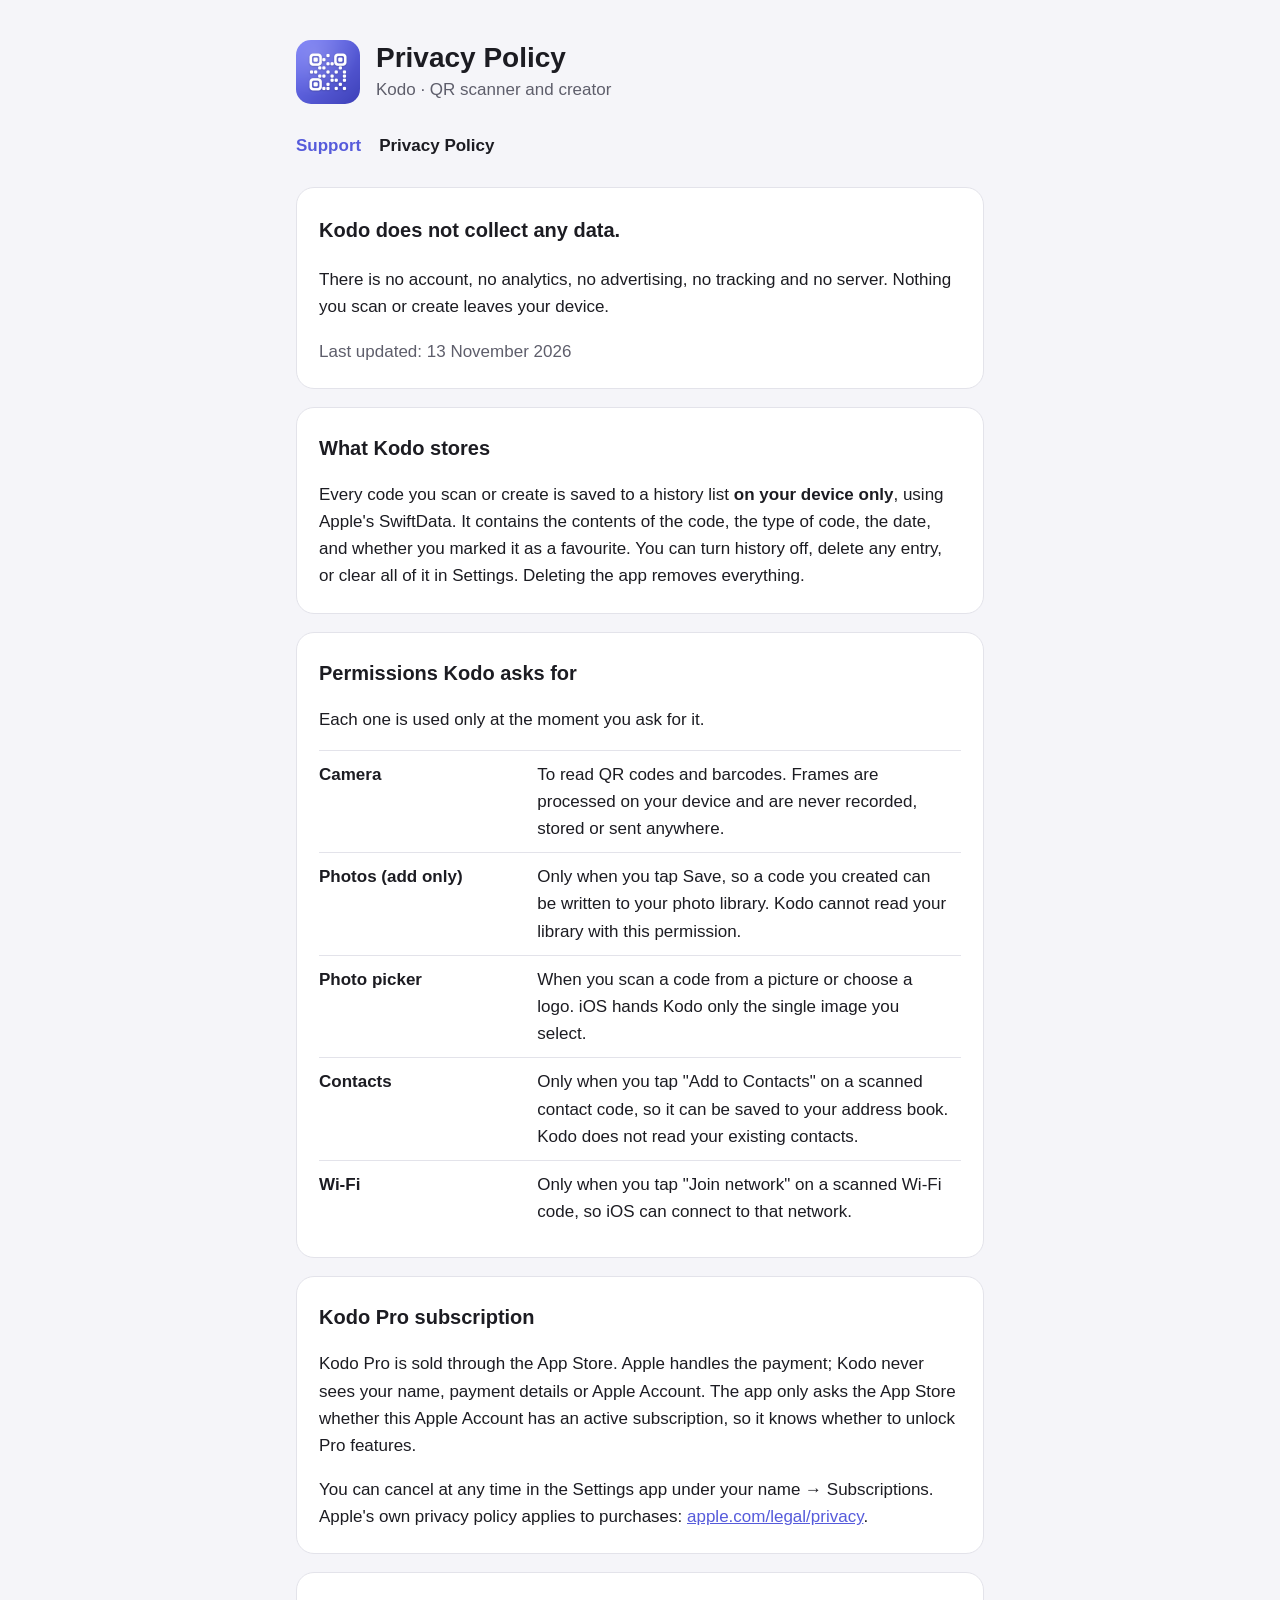
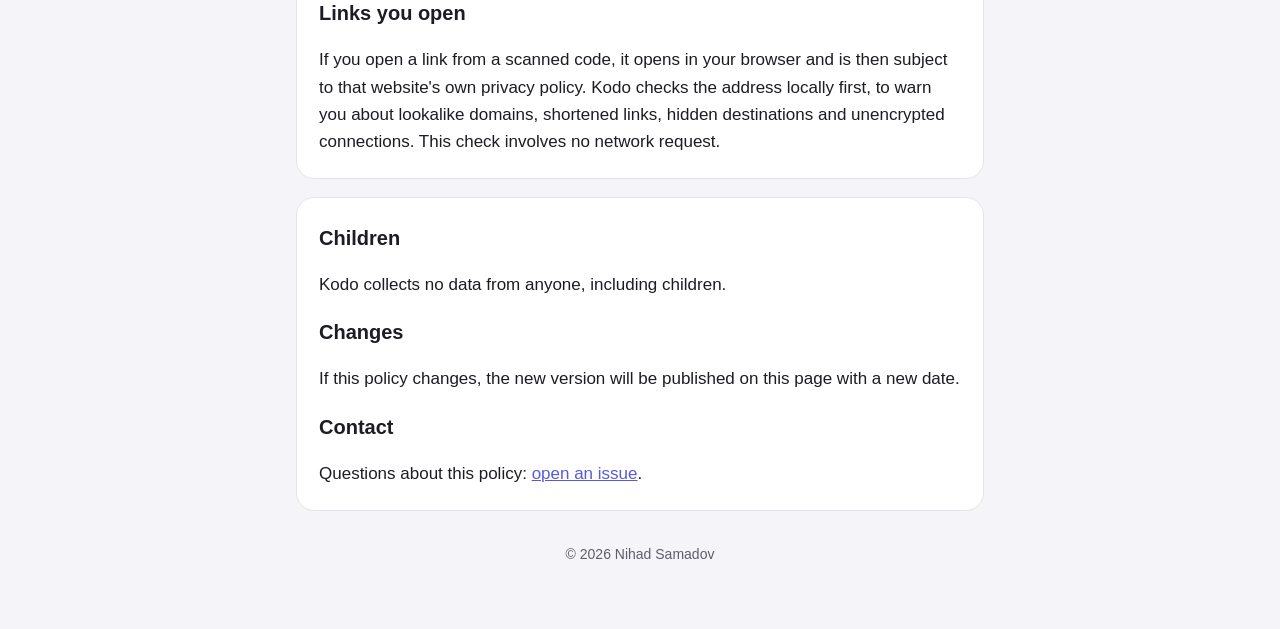
==== privacy.html @ 6e832976 "Add Kodo privacy policy and support page Co-Authored-By: Claude Opus 5.5 <noreply@anthropic.com>" ====
<!doctype html>
<html lang="en">
<head>
  <meta charset="utf-8">
  <meta name="viewport" content="width=device-width, initial-scale=1">
  <title>Kodo Privacy Policy</title>
  <link rel="stylesheet" href="style.css">
</head>
<body>
<main>
  <header>
    <img src="icon.png" alt="Kodo app icon">
    <div>
      <h1>Privacy Policy</h1>
      <p>Kodo · QR scanner and creator</p>
    </div>
  </header>

  <nav>
    <a href="./">Support</a>
    <a href="privacy.html" aria-current="page">Privacy Policy</a>
  </nav>

  <section>
    <p class="lead">Kodo does not collect any data.</p>
    <p>There is no account, no analytics, no advertising, no tracking and no server.
      Nothing you scan or create leaves your device.</p>
    <p class="muted">Last updated: 13 November 2026</p>
  </section>

  <section>
    <h2>What Kodo stores</h2>
    <p>Every code you scan or create is saved to a history list <strong>on your device only</strong>,
      using Apple's SwiftData. It contains the contents of the code, the type of code, the date,
      and whether you marked it as a favourite. You can turn history off, delete any entry,
      or clear all of it in Settings. Deleting the app removes everything.</p>
  </section>

  <section>
    <h2>Permissions Kodo asks for</h2>
    <p>Each one is used only at the moment you ask for it.</p>
    <table>
      <tr><th>Camera</th><td>To read QR codes and barcodes. Frames are processed on your device and are never recorded, stored or sent anywhere.</td></tr>
      <tr><th>Photos (add only)</th><td>Only when you tap Save, so a code you created can be written to your photo library. Kodo cannot read your library with this permission.</td></tr>
      <tr><th>Photo picker</th><td>When you scan a code from a picture or choose a logo. iOS hands Kodo only the single image you select.</td></tr>
      <tr><th>Contacts</th><td>Only when you tap "Add to Contacts" on a scanned contact code, so it can be saved to your address book. Kodo does not read your existing contacts.</td></tr>
      <tr><th>Wi-Fi</th><td>Only when you tap "Join network" on a scanned Wi-Fi code, so iOS can connect to that network.</td></tr>
    </table>
  </section>

  <section>
    <h2>Kodo Pro subscription</h2>
    <p>Kodo Pro is sold through the App Store. Apple handles the payment; Kodo never sees your
      name, payment details or Apple Account. The app only asks the App Store whether this
      Apple Account has an active subscription, so it knows whether to unlock Pro features.</p>
    <p>You can cancel at any time in the Settings app under your name → Subscriptions.
      Apple's own privacy policy applies to purchases:
      <a href="https://www.apple.com/legal/privacy/">apple.com/legal/privacy</a>.</p>
  </section>

  <section>
    <h2>Links you open</h2>
    <p>If you open a link from a scanned code, it opens in your browser and is then subject to that
      website's own privacy policy. Kodo checks the address locally first, to warn you about
      lookalike domains, shortened links, hidden destinations and unencrypted connections.
      This check involves no network request.</p>
  </section>

  <section>
    <h2>Children</h2>
    <p>Kodo collects no data from anyone, including children.</p>

    <h2>Changes</h2>
    <p>If this policy changes, the new version will be published on this page with a new date.</p>

    <h2>Contact</h2>
    <p>Questions about this policy: <a href="https://github.com/nihat1337/kodo-legal/issues">open an issue</a>.</p>
  </section>

  <footer>© 2026 Nihad Samadov</footer>
</main>
</body>
</html>
---- style.css ----
:root {
  --bg: #f5f5f9;
  --card: #ffffff;
  --text: #1c1c22;
  --muted: #5e5e6b;
  --accent: #565bdb;
  --line: #e3e3ea;
}

@media (prefers-color-scheme: dark) {
  :root {
    --bg: #0e0e13;
    --card: #1a1a22;
    --text: #f2f2f7;
    --muted: #a3a3b0;
    --accent: #8286f5;
    --line: #2c2c36;
  }
}

* { box-sizing: border-box; }

body {
  margin: 0;
  background: var(--bg);
  color: var(--text);
  font: 17px/1.6 -apple-system, BlinkMacSystemFont, "SF Pro Text", "Helvetica Neue", Arial, sans-serif;
}

main {
  max-width: 720px;
  margin: 0 auto;
  padding: 40px 16px 64px;
}

header { display: flex; align-items: center; gap: 16px; margin-bottom: 28px; }
header img { width: 64px; height: 64px; border-radius: 15px; }
header h1 { margin: 0; font-size: 28px; line-height: 1.2; }
header p { margin: 2px 0 0; color: var(--muted); }

nav { display: flex; gap: 18px; margin-bottom: 28px; }
nav a { color: var(--accent); text-decoration: none; font-weight: 600; }
nav a[aria-current="page"] { color: var(--text); }

section {
  background: var(--card);
  border: 1px solid var(--line);
  border-radius: 18px;
  padding: 6px 22px;
  margin-bottom: 18px;
}

h2 { font-size: 20px; margin: 18px 0 6px; }
.lead { font-size: 20px; font-weight: 600; }
.muted { color: var(--muted); }
a { color: var(--accent); }

table { width: 100%; border-collapse: collapse; margin: 6px 0 16px; }
th, td { text-align: left; vertical-align: top; padding: 10px 8px 10px 0; border-top: 1px solid var(--line); }
th { width: 34%; }

footer { color: var(--muted); font-size: 14px; text-align: center; margin-top: 32px; }
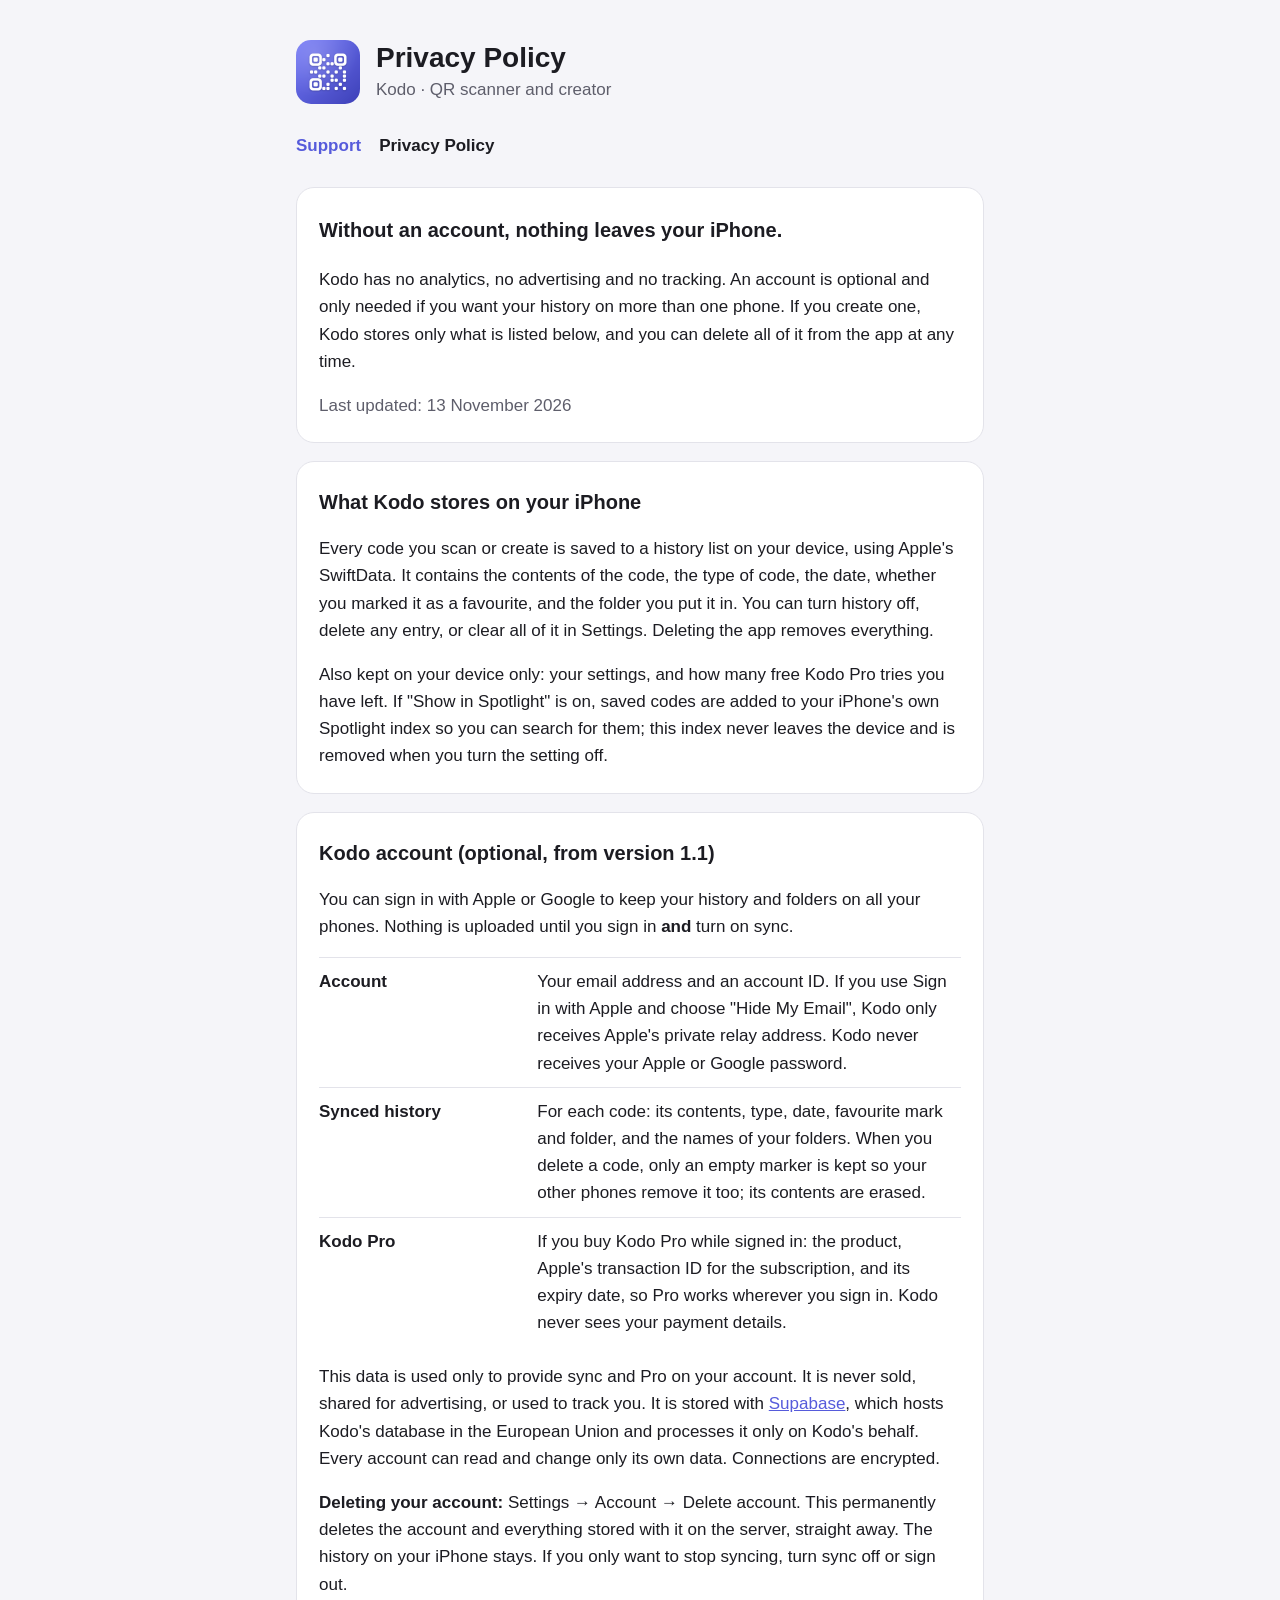
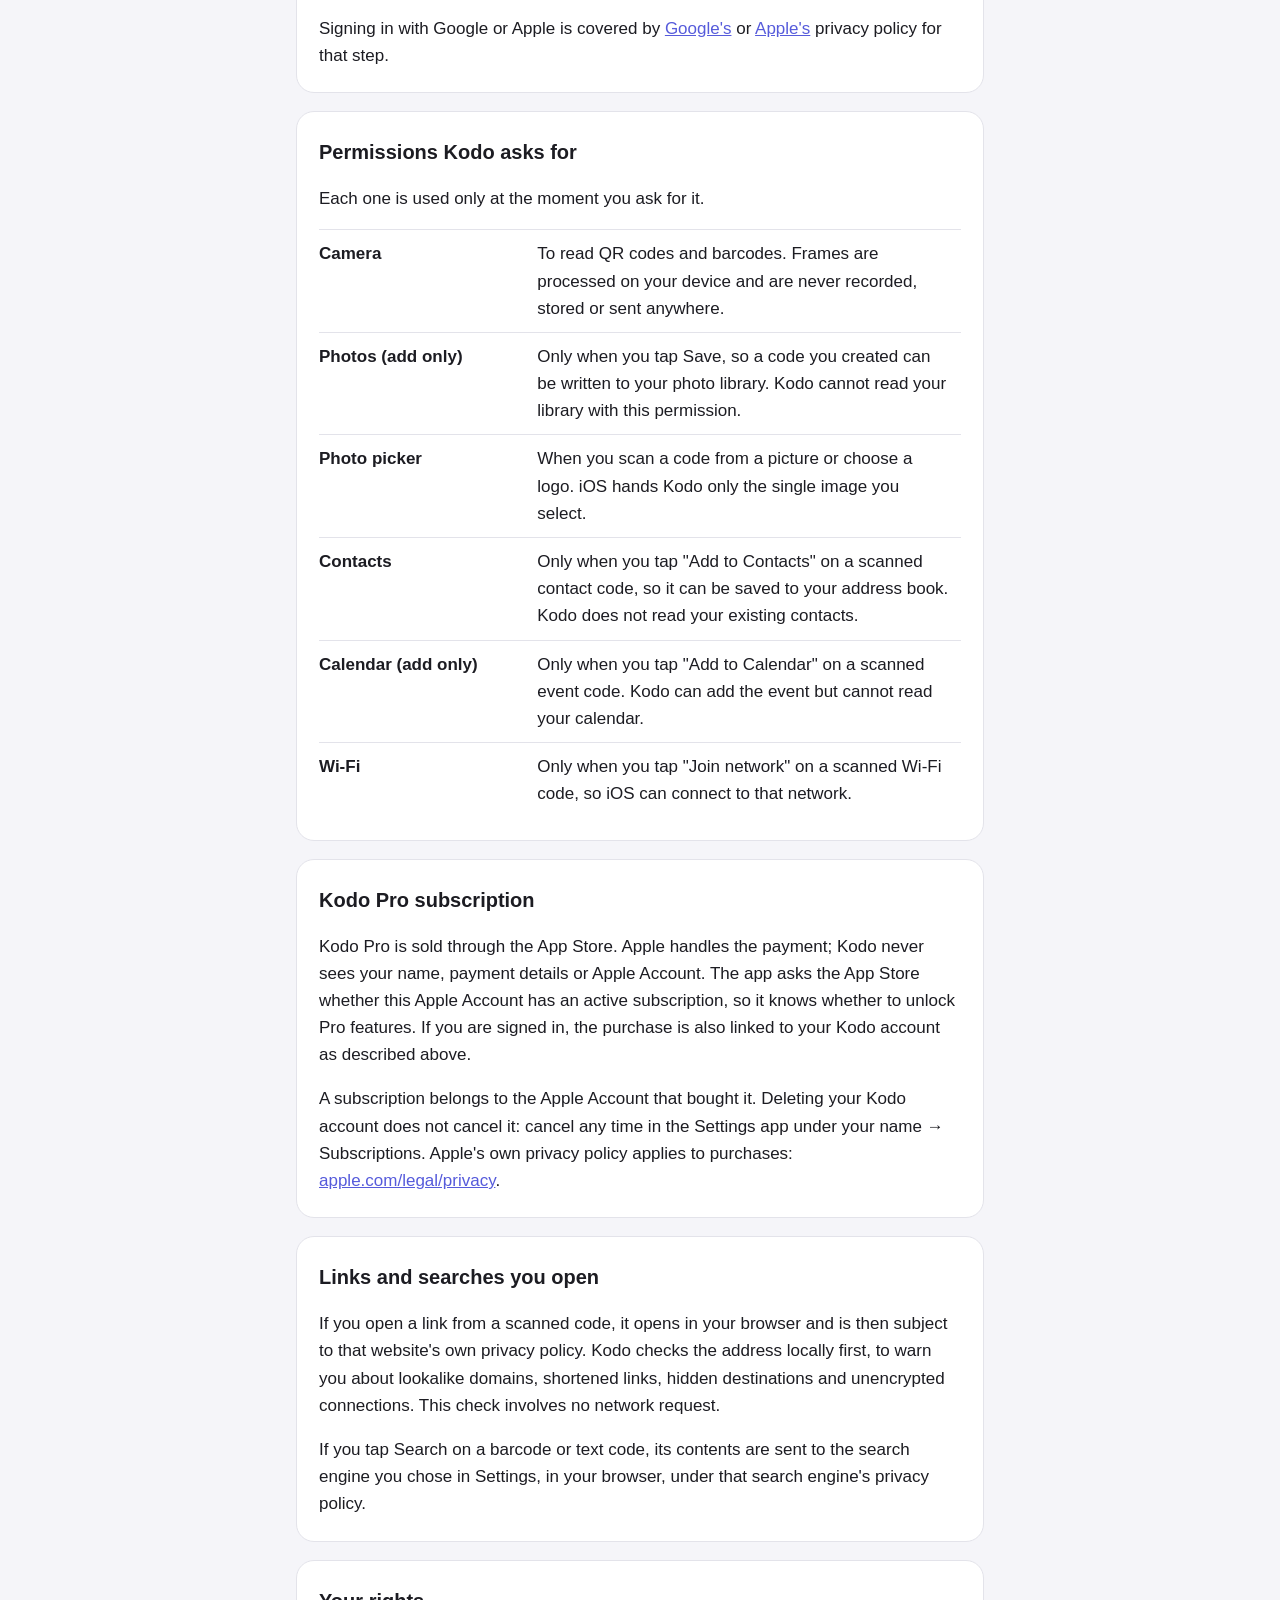
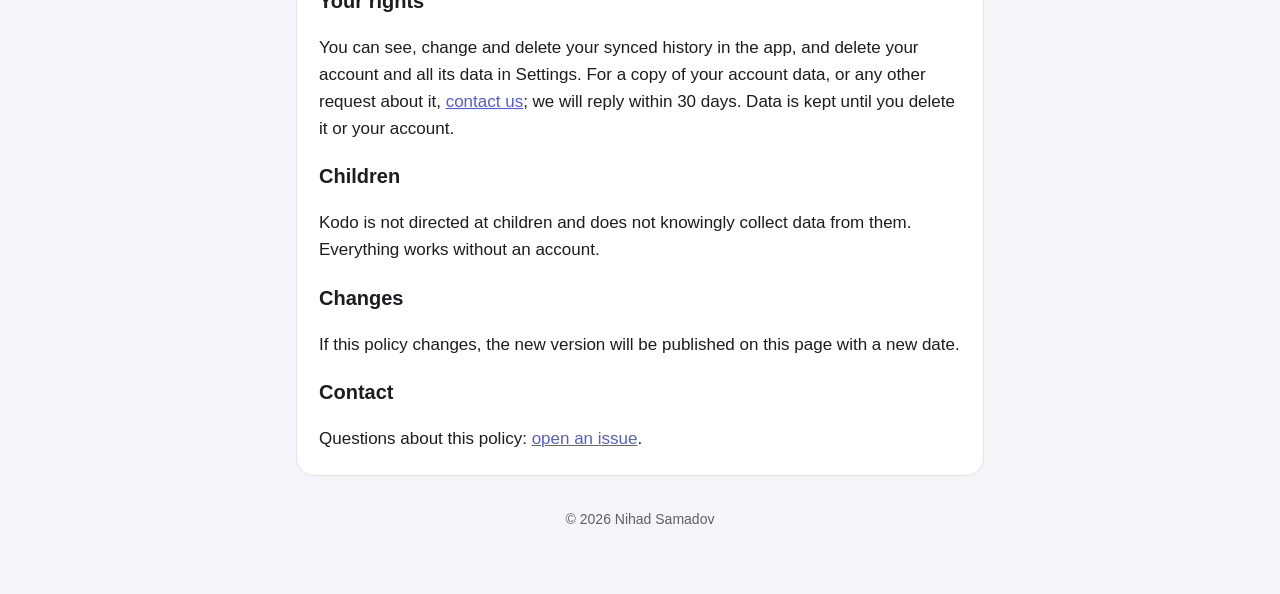
==== commit ce7e5a9e: "Cover the optional Kodo account, sync and Calendar in the privacy policy Co-Authored-By: Claude Opus" ====
--- a/privacy.html
+++ b/privacy.html
@@ -22,18 +22,51 @@
   </nav>
 
   <section>
-    <p class="lead">Kodo does not collect any data.</p>
-    <p>There is no account, no analytics, no advertising, no tracking and no server.
-      Nothing you scan or create leaves your device.</p>
+    <p class="lead">Without an account, nothing leaves your iPhone.</p>
+    <p>Kodo has no analytics, no advertising and no tracking. An account is optional and only
+      needed if you want your history on more than one phone. If you create one, Kodo stores
+      only what is listed below, and you can delete all of it from the app at any time.</p>
     <p class="muted">Last updated: 13 November 2026</p>
   </section>
 
   <section>
-    <h2>What Kodo stores</h2>
-    <p>Every code you scan or create is saved to a history list <strong>on your device only</strong>,
-      using Apple's SwiftData. It contains the contents of the code, the type of code, the date,
-      and whether you marked it as a favourite. You can turn history off, delete any entry,
-      or clear all of it in Settings. Deleting the app removes everything.</p>
+    <h2>What Kodo stores on your iPhone</h2>
+    <p>Every code you scan or create is saved to a history list on your device, using Apple's
+      SwiftData. It contains the contents of the code, the type of code, the date, whether you
+      marked it as a favourite, and the folder you put it in. You can turn history off, delete any
+      entry, or clear all of it in Settings. Deleting the app removes everything.</p>
+    <p>Also kept on your device only: your settings, and how many free Kodo Pro tries you have left.
+      If "Show in Spotlight" is on, saved codes are added to your iPhone's own Spotlight index so you
+      can search for them; this index never leaves the device and is removed when you turn the
+      setting off.</p>
+  </section>
+
+  <section>
+    <h2>Kodo account (optional, from version 1.1)</h2>
+    <p>You can sign in with Apple or Google to keep your history and folders on all your phones.
+      Nothing is uploaded until you sign in <strong>and</strong> turn on sync.</p>
+    <table>
+      <tr><th>Account</th><td>Your email address and an account ID. If you use Sign in with Apple and choose
+        "Hide My Email", Kodo only receives Apple's private relay address. Kodo never receives your
+        Apple or Google password.</td></tr>
+      <tr><th>Synced history</th><td>For each code: its contents, type, date, favourite mark and folder, and
+        the names of your folders. When you delete a code, only an empty marker is kept so your other
+        phones remove it too; its contents are erased.</td></tr>
+      <tr><th>Kodo Pro</th><td>If you buy Kodo Pro while signed in: the product, Apple's transaction ID for the
+        subscription, and its expiry date, so Pro works wherever you sign in. Kodo never sees your
+        payment details.</td></tr>
+    </table>
+    <p>This data is used only to provide sync and Pro on your account. It is never sold, shared for
+      advertising, or used to track you. It is stored with
+      <a href="https://supabase.com/privacy">Supabase</a>, which hosts Kodo's database in the
+      European Union and processes it only on Kodo's behalf. Every account can read and change only
+      its own data. Connections are encrypted.</p>
+    <p><strong>Deleting your account:</strong> Settings → Account → Delete account. This permanently
+      deletes the account and everything stored with it on the server, straight away. The history on
+      your iPhone stays. If you only want to stop syncing, turn sync off or sign out.</p>
+    <p>Signing in with Google or Apple is covered by
+      <a href="https://policies.google.com/privacy">Google's</a> or
+      <a href="https://www.apple.com/legal/privacy/">Apple's</a> privacy policy for that step.</p>
   </section>
 
   <section>
@@ -44,6 +77,7 @@
       <tr><th>Photos (add only)</th><td>Only when you tap Save, so a code you created can be written to your photo library. Kodo cannot read your library with this permission.</td></tr>
       <tr><th>Photo picker</th><td>When you scan a code from a picture or choose a logo. iOS hands Kodo only the single image you select.</td></tr>
       <tr><th>Contacts</th><td>Only when you tap "Add to Contacts" on a scanned contact code, so it can be saved to your address book. Kodo does not read your existing contacts.</td></tr>
+      <tr><th>Calendar (add only)</th><td>Only when you tap "Add to Calendar" on a scanned event code. Kodo can add the event but cannot read your calendar.</td></tr>
       <tr><th>Wi-Fi</th><td>Only when you tap "Join network" on a scanned Wi-Fi code, so iOS can connect to that network.</td></tr>
     </table>
   </section>
@@ -51,24 +85,35 @@
   <section>
     <h2>Kodo Pro subscription</h2>
     <p>Kodo Pro is sold through the App Store. Apple handles the payment; Kodo never sees your
-      name, payment details or Apple Account. The app only asks the App Store whether this
-      Apple Account has an active subscription, so it knows whether to unlock Pro features.</p>
-    <p>You can cancel at any time in the Settings app under your name → Subscriptions.
+      name, payment details or Apple Account. The app asks the App Store whether this Apple Account
+      has an active subscription, so it knows whether to unlock Pro features. If you are signed in,
+      the purchase is also linked to your Kodo account as described above.</p>
+    <p>A subscription belongs to the Apple Account that bought it. Deleting your Kodo account does not
+      cancel it: cancel any time in the Settings app under your name → Subscriptions.
       Apple's own privacy policy applies to purchases:
       <a href="https://www.apple.com/legal/privacy/">apple.com/legal/privacy</a>.</p>
   </section>
 
   <section>
-    <h2>Links you open</h2>
+    <h2>Links and searches you open</h2>
     <p>If you open a link from a scanned code, it opens in your browser and is then subject to that
       website's own privacy policy. Kodo checks the address locally first, to warn you about
       lookalike domains, shortened links, hidden destinations and unencrypted connections.
       This check involves no network request.</p>
+    <p>If you tap Search on a barcode or text code, its contents are sent to the search engine you
+      chose in Settings, in your browser, under that search engine's privacy policy.</p>
   </section>
 
   <section>
+    <h2>Your rights</h2>
+    <p>You can see, change and delete your synced history in the app, and delete your account and all
+      its data in Settings. For a copy of your account data, or any other request about it,
+      <a href="https://github.com/nihat1337/kodo-legal/issues">contact us</a>; we will reply within
+      30 days. Data is kept until you delete it or your account.</p>
+
     <h2>Children</h2>
-    <p>Kodo collects no data from anyone, including children.</p>
+    <p>Kodo is not directed at children and does not knowingly collect data from them. Everything
+      works without an account.</p>
 
     <h2>Changes</h2>
     <p>If this policy changes, the new version will be published on this page with a new date.</p>
